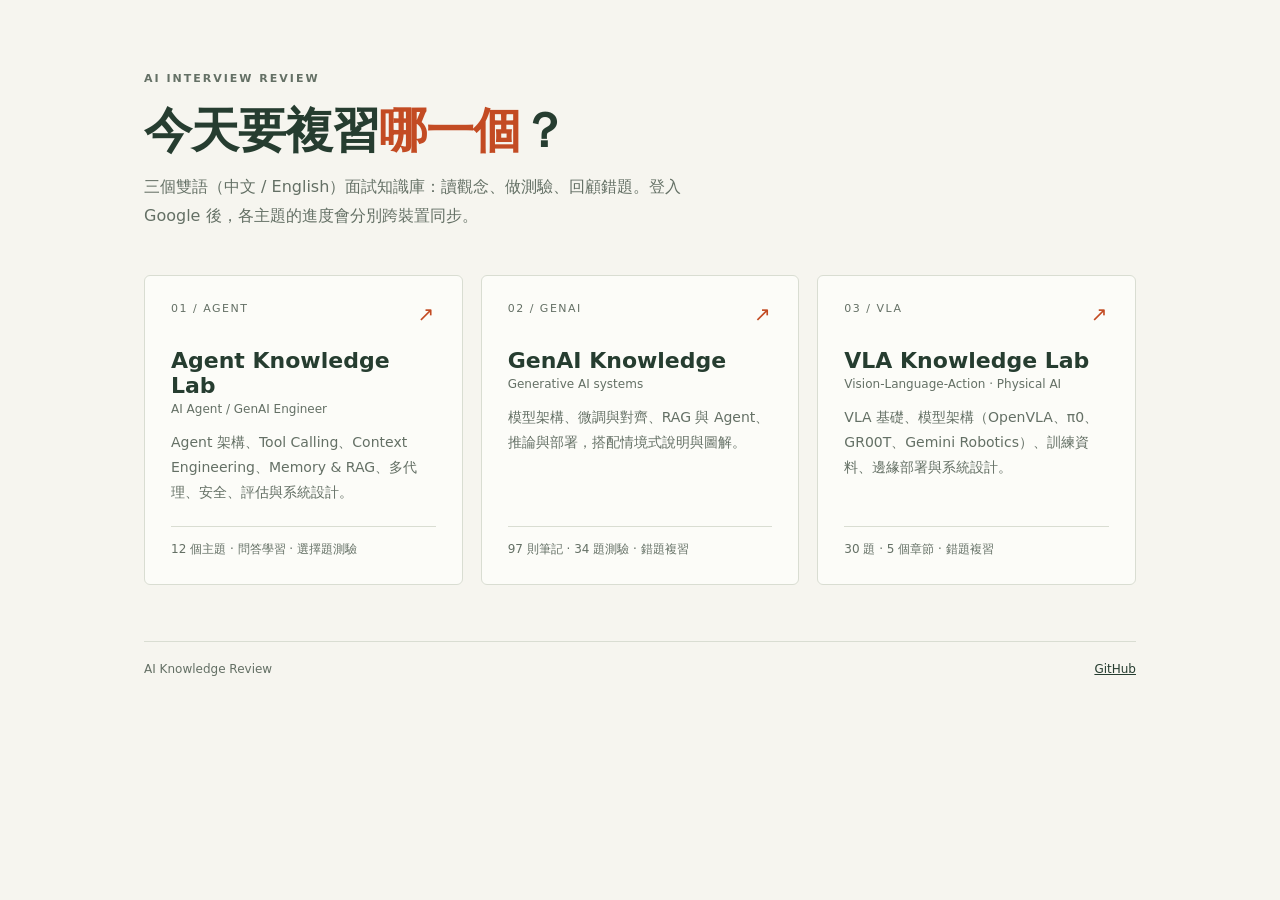
==== index.html @ 3aa67b7a "feat: combine Agent, GenAI, and VLA review sites Landing page picks a topic; each topic keeps its ow" ====
<!doctype html>
<html lang="zh-Hant">
<head>
  <meta charset="utf-8">
  <meta name="viewport" content="width=device-width, initial-scale=1">
  <meta name="theme-color" content="#f6f5ef">
  <meta name="description" content="AI 面試複習：Agent、GenAI、VLA 三個雙語知識庫。">
  <title>AI Knowledge Review</title>
  <link rel="icon" href="agent/assets/favicon.svg" type="image/svg+xml">
  <style>
    :root { --paper: #f6f5ef; --ink: #263d30; --muted: #647065; --line: #d9ddd2; --accent: #c34b23; --white: #fcfcf8; }
    * { box-sizing: border-box; }
    body { margin: 0; background: var(--paper); color: var(--ink); font-family: system-ui, "Noto Sans TC", sans-serif; }
    main { max-width: 1040px; margin: auto; padding: 72px 24px 48px; }
    .eyebrow { font-size: 11px; letter-spacing: 2px; font-weight: 700; color: var(--muted); }
    h1 { font-size: clamp(32px, 5vw, 48px); letter-spacing: -1px; line-height: 1.3; margin: 14px 0 12px; }
    h1 em { font-style: normal; color: var(--accent); }
    .lead { color: var(--muted); line-height: 1.8; max-width: 560px; margin: 0 0 44px; }
    .grid { display: grid; grid-template-columns: repeat(auto-fit, minmax(260px, 1fr)); gap: 18px; }
    .card { display: flex; flex-direction: column; padding: 26px; background: var(--white); border: 1px solid var(--line); border-radius: 6px; text-decoration: none; color: inherit; transition: border-color .18s, transform .18s; }
    .card:hover { border-color: #8b9e84; transform: translateY(-2px); }
    .card:focus-visible { outline: 3px solid var(--accent); outline-offset: 4px; }
    .card .num { display: flex; justify-content: space-between; font-size: 11px; letter-spacing: 1.5px; color: var(--muted); }
    .card .num span:last-child { color: var(--accent); font-size: 20px; }
    .card h2 { font-size: 22px; margin: 22px 0 4px; }
    .card small { color: var(--muted); font-size: 12px; }
    .card p { flex: 1; color: var(--muted); font-size: 14px; line-height: 1.8; margin: 14px 0 20px; }
    .card .meta { border-top: 1px solid var(--line); padding-top: 14px; font-size: 12px; color: var(--muted); }
    footer { margin-top: 56px; padding-top: 20px; border-top: 1px solid var(--line); font-size: 12px; color: var(--muted); display: flex; justify-content: space-between; gap: 16px; flex-wrap: wrap; }
    footer a { color: var(--ink); }
    @media (prefers-reduced-motion: reduce) { .card { transition: none; } .card:hover { transform: none; } }
  </style>
</head>
<body>
<main>
  <div class="eyebrow">AI INTERVIEW REVIEW</div>
  <h1>今天要複習<em>哪一個</em>？</h1>
  <p class="lead">三個雙語（中文 / English）面試知識庫：讀觀念、做測驗、回顧錯題。登入 Google 後，各主題的進度會分別跨裝置同步。</p>
  <div class="grid">
    <a class="card" href="agent/">
      <span class="num"><span>01 / AGENT</span><span aria-hidden="true">↗</span></span>
      <h2>Agent Knowledge Lab</h2>
      <small>AI Agent / GenAI Engineer</small>
      <p>Agent 架構、Tool Calling、Context Engineering、Memory &amp; RAG、多代理、安全、評估與系統設計。</p>
      <span class="meta">12 個主題 · 問答學習 · 選擇題測驗</span>
    </a>
    <a class="card" href="genai/">
      <span class="num"><span>02 / GENAI</span><span aria-hidden="true">↗</span></span>
      <h2>GenAI Knowledge</h2>
      <small>Generative AI systems</small>
      <p>模型架構、微調與對齊、RAG 與 Agent、推論與部署，搭配情境式說明與圖解。</p>
      <span class="meta">97 則筆記 · 34 題測驗 · 錯題複習</span>
    </a>
    <a class="card" href="vla/">
      <span class="num"><span>03 / VLA</span><span aria-hidden="true">↗</span></span>
      <h2>VLA Knowledge Lab</h2>
      <small>Vision-Language-Action · Physical AI</small>
      <p>VLA 基礎、模型架構（OpenVLA、π0、GR00T、Gemini Robotics）、訓練資料、邊緣部署與系統設計。</p>
      <span class="meta">30 題 · 5 個章節 · 錯題複習</span>
    </a>
  </div>
  <footer><span>AI Knowledge Review</span><a href="https://github.com/greamown/ai-knowledge-review">GitHub</a></footer>
</main>
</body>
</html>
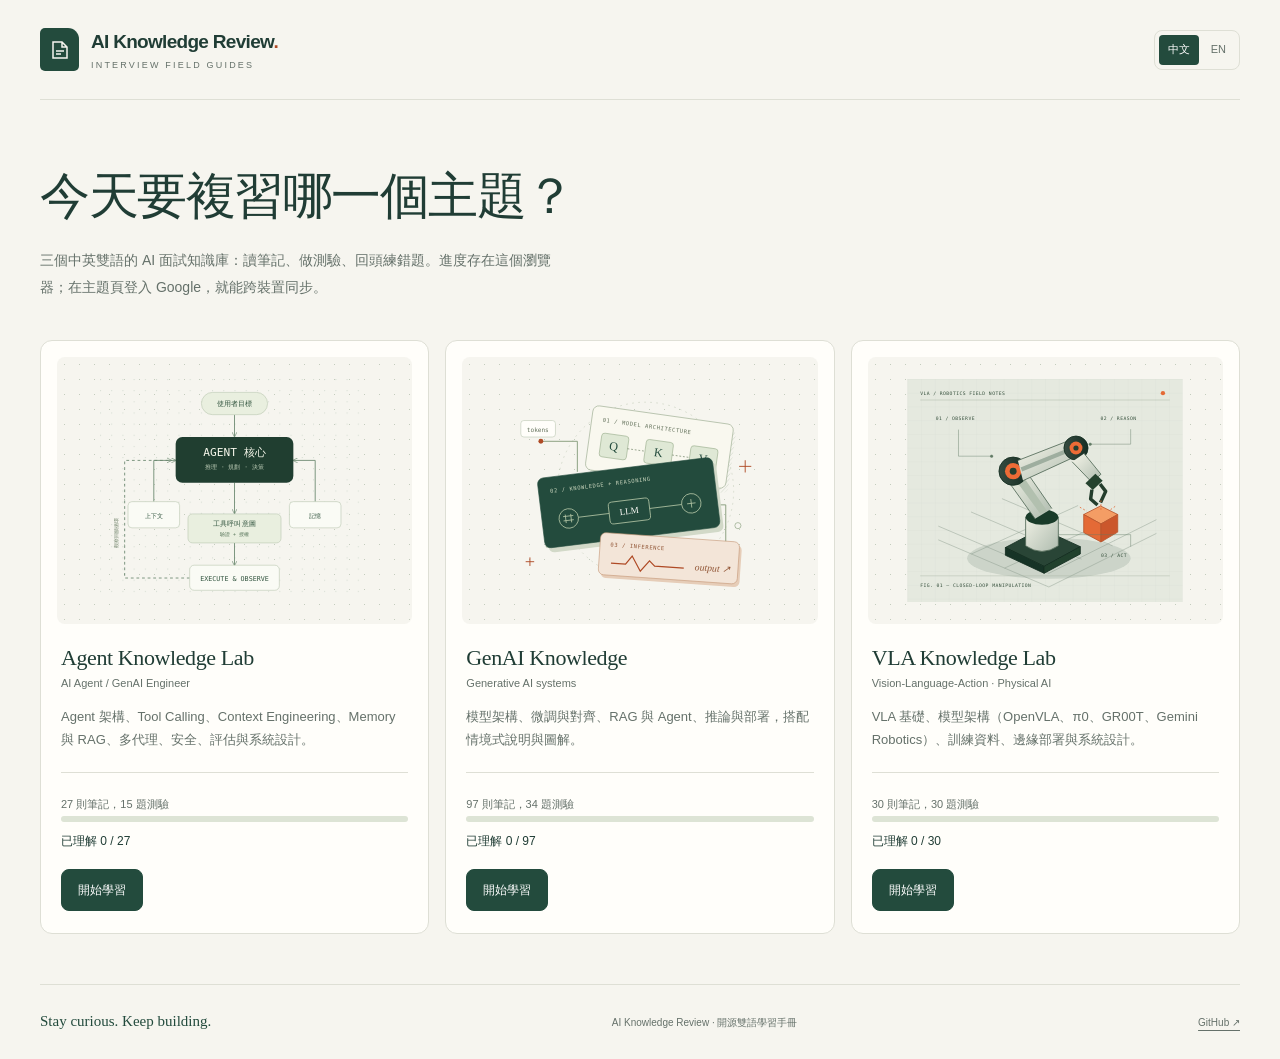
==== commit 537a9ac2: "feat: give all three topics the GenAI study layout Agent and VLA now use the same notes, quiz, and r" ====
--- a/index.html
+++ b/index.html
@@ -1,65 +1,143 @@
 <!doctype html>
 <html lang="zh-Hant">
 <head>
-  <meta charset="utf-8">
-  <meta name="viewport" content="width=device-width, initial-scale=1">
-  <meta name="theme-color" content="#f6f5ef">
-  <meta name="description" content="AI 面試複習：Agent、GenAI、VLA 三個雙語知識庫。">
-  <title>AI Knowledge Review</title>
-  <link rel="icon" href="agent/assets/favicon.svg" type="image/svg+xml">
-  <style>
-    :root { --paper: #f6f5ef; --ink: #263d30; --muted: #647065; --line: #d9ddd2; --accent: #c34b23; --white: #fcfcf8; }
-    * { box-sizing: border-box; }
-    body { margin: 0; background: var(--paper); color: var(--ink); font-family: system-ui, "Noto Sans TC", sans-serif; }
-    main { max-width: 1040px; margin: auto; padding: 72px 24px 48px; }
-    .eyebrow { font-size: 11px; letter-spacing: 2px; font-weight: 700; color: var(--muted); }
-    h1 { font-size: clamp(32px, 5vw, 48px); letter-spacing: -1px; line-height: 1.3; margin: 14px 0 12px; }
-    h1 em { font-style: normal; color: var(--accent); }
-    .lead { color: var(--muted); line-height: 1.8; max-width: 560px; margin: 0 0 44px; }
-    .grid { display: grid; grid-template-columns: repeat(auto-fit, minmax(260px, 1fr)); gap: 18px; }
-    .card { display: flex; flex-direction: column; padding: 26px; background: var(--white); border: 1px solid var(--line); border-radius: 6px; text-decoration: none; color: inherit; transition: border-color .18s, transform .18s; }
-    .card:hover { border-color: #8b9e84; transform: translateY(-2px); }
-    .card:focus-visible { outline: 3px solid var(--accent); outline-offset: 4px; }
-    .card .num { display: flex; justify-content: space-between; font-size: 11px; letter-spacing: 1.5px; color: var(--muted); }
-    .card .num span:last-child { color: var(--accent); font-size: 20px; }
-    .card h2 { font-size: 22px; margin: 22px 0 4px; }
-    .card small { color: var(--muted); font-size: 12px; }
-    .card p { flex: 1; color: var(--muted); font-size: 14px; line-height: 1.8; margin: 14px 0 20px; }
-    .card .meta { border-top: 1px solid var(--line); padding-top: 14px; font-size: 12px; color: var(--muted); }
-    footer { margin-top: 56px; padding-top: 20px; border-top: 1px solid var(--line); font-size: 12px; color: var(--muted); display: flex; justify-content: space-between; gap: 16px; flex-wrap: wrap; }
-    footer a { color: var(--ink); }
-    @media (prefers-reduced-motion: reduce) { .card { transition: none; } .card:hover { transform: none; } }
-  </style>
+<meta charset="utf-8">
+<meta name="viewport" content="width=device-width,initial-scale=1">
+<meta name="theme-color" content="#f6f5ef">
+<meta name="description" content="AI 面試複習：Agent、GenAI、VLA 三個雙語知識庫。Bilingual AI interview field guides for agents, GenAI, and VLA.">
+<title>AI Knowledge Review</title>
+<link rel="icon" href="agent/assets/favicon.svg" type="image/svg+xml">
+<link rel="stylesheet" href="shared/study.css">
+<style>
+  .hub-hero{padding:64px 0 40px;max-width:640px}
+  .hub-hero h1{font-family:Georgia,"Noto Serif TC","Songti TC",serif;font-size:clamp(32px,4vw,50px);font-weight:500;letter-spacing:-1.5px;margin-bottom:18px}
+  .hub-hero p{font-size:14px;color:var(--muted);line-height:1.9;max-width:520px}
+  .shelf{display:grid;grid-template-columns:repeat(3,minmax(0,1fr));gap:16px}
+  .topic{display:flex;flex-direction:column;padding:16px 16px 22px;border:1px solid var(--line);border-radius:12px;background:var(--surface);color:inherit;text-decoration:none;transition:border-color .2s}
+  .topic:hover{border-color:#9fb393}
+  .topic:focus-visible{outline:3px solid var(--orange);outline-offset:3px}
+  .topic.recent{border-color:var(--green);box-shadow:0 3px 0 var(--green)}
+  .topic-art{display:grid;place-items:center;aspect-ratio:4/3;margin-bottom:20px;border-radius:8px;background:var(--paper) radial-gradient(#c3ccbd .7px,transparent .7px) 0 0/15px 15px}
+  .topic-art img{width:84%;height:84%;object-fit:contain}
+  .topic h2{font-family:Georgia,"Noto Serif TC",serif;font-size:22px;font-weight:500;letter-spacing:-.4px;padding:0 4px}
+  .topic small{display:block;color:var(--muted);font-size:11px;margin:2px 0 12px;padding:0 4px}
+  .topic>p{flex:1;font-size:13px;color:var(--muted);line-height:1.8;padding:0 4px}
+  .topic-progress{margin:20px 4px 0;padding-top:16px;border-top:1px solid var(--line)}
+  .topic-status{font-size:12px;margin-top:9px}
+  .topic-count{font-size:11px;color:var(--muted)}
+  .topic .btn{margin:18px 4px 0;align-self:flex-start;pointer-events:none}
+  .recent-tag{align-self:flex-start;margin:0 4px 8px;font-size:11px;font-weight:600;padding:2px 10px;border-radius:20px;background:var(--green);color:white}
+  @media(max-width:900px){.shelf{grid-template-columns:1fr;max-width:520px}}
+  @media(max-width:440px){.hub-hero{padding:36px 0 28px}}
+  @media(prefers-reduced-motion:reduce){.topic{transition:none}}
+</style>
 </head>
 <body>
+<div class="shell">
+<header class="top">
+  <a class="brand" href="./"><span class="brand-symbol"><svg width="24" height="24" viewBox="0 0 24 24" fill="none" stroke="currentColor" stroke-width="1.5" aria-hidden="true"><path d="M5 4h9l5 5v11H5zM14 4v5h5M8 13h8M8 16h5"/></svg></span><span><strong>AI Knowledge Review<span style="color:var(--orange)">.</span></strong><small>INTERVIEW FIELD GUIDES</small></span></a>
+  <div class="language" role="group" aria-label="Language / 語言"><button data-lang="zh" lang="zh-Hant" aria-pressed="true">中文</button><button data-lang="en" lang="en" aria-pressed="false">EN</button></div>
+</header>
 <main>
-  <div class="eyebrow">AI INTERVIEW REVIEW</div>
-  <h1>今天要複習<em>哪一個</em>？</h1>
-  <p class="lead">三個雙語（中文 / English）面試知識庫：讀觀念、做測驗、回顧錯題。登入 Google 後，各主題的進度會分別跨裝置同步。</p>
-  <div class="grid">
-    <a class="card" href="agent/">
-      <span class="num"><span>01 / AGENT</span><span aria-hidden="true">↗</span></span>
-      <h2>Agent Knowledge Lab</h2>
-      <small>AI Agent / GenAI Engineer</small>
-      <p>Agent 架構、Tool Calling、Context Engineering、Memory &amp; RAG、多代理、安全、評估與系統設計。</p>
-      <span class="meta">12 個主題 · 問答學習 · 選擇題測驗</span>
+  <section class="hub-hero">
+    <h1 data-i18n="title">今天要複習哪一個主題？</h1>
+    <p data-i18n="intro">三個中英雙語的 AI 面試知識庫：讀筆記、做測驗、回頭練錯題。進度存在這個瀏覽器；在主題頁登入 Google，就能跨裝置同步。</p>
+  </section>
+  <div class="shelf">
+    <!-- data-notes / data-quiz match each topic's script#seed (checked by tests/study.test.cjs). -->
+    <a class="topic" href="agent/" data-records="agent-learning-records" data-notes="27" data-quiz="15">
+      <span class="topic-art"><img src="agent/art.svg" width="480" height="400" alt=""></span>
+      <h2>Agent Knowledge Lab</h2><small>AI Agent / GenAI Engineer</small>
+      <p data-i18n="agent">Agent 架構、Tool Calling、Context Engineering、Memory 與 RAG、多代理、安全、評估與系統設計。</p>
+      <div class="topic-progress"><span class="topic-count"></span><div class="progress"><div class="bar"></div></div><p class="topic-status"></p></div>
+      <span class="btn primary"></span>
     </a>
-    <a class="card" href="genai/">
-      <span class="num"><span>02 / GENAI</span><span aria-hidden="true">↗</span></span>
-      <h2>GenAI Knowledge</h2>
-      <small>Generative AI systems</small>
-      <p>模型架構、微調與對齊、RAG 與 Agent、推論與部署，搭配情境式說明與圖解。</p>
-      <span class="meta">97 則筆記 · 34 題測驗 · 錯題複習</span>
+    <a class="topic" href="genai/" data-records="genai-learning-v1-records" data-notes="97" data-quiz="34">
+      <span class="topic-art"><img src="genai/art.svg" width="490" height="355" alt=""></span>
+      <h2>GenAI Knowledge</h2><small>Generative AI systems</small>
+      <p data-i18n="genai">模型架構、微調與對齊、RAG 與 Agent、推論與部署，搭配情境式說明與圖解。</p>
+      <div class="topic-progress"><span class="topic-count"></span><div class="progress"><div class="bar"></div></div><p class="topic-status"></p></div>
+      <span class="btn primary"></span>
     </a>
-    <a class="card" href="vla/">
-      <span class="num"><span>03 / VLA</span><span aria-hidden="true">↗</span></span>
-      <h2>VLA Knowledge Lab</h2>
-      <small>Vision-Language-Action · Physical AI</small>
-      <p>VLA 基礎、模型架構（OpenVLA、π0、GR00T、Gemini Robotics）、訓練資料、邊緣部署與系統設計。</p>
-      <span class="meta">30 題 · 5 個章節 · 錯題複習</span>
+    <a class="topic" href="vla/" data-records="vla-knowledge-lab-v1-records" data-notes="30" data-quiz="30">
+      <span class="topic-art"><img src="vla/art.svg" width="640" height="520" alt=""></span>
+      <h2>VLA Knowledge Lab</h2><small>Vision-Language-Action · Physical AI</small>
+      <p data-i18n="vla">VLA 基礎、模型架構（OpenVLA、π0、GR00T、Gemini Robotics）、訓練資料、邊緣部署與系統設計。</p>
+      <div class="topic-progress"><span class="topic-count"></span><div class="progress"><div class="bar"></div></div><p class="topic-status"></p></div>
+      <span class="btn primary"></span>
     </a>
   </div>
-  <footer><span>AI Knowledge Review</span><a href="https://github.com/greamown/ai-knowledge-review">GitHub</a></footer>
 </main>
+<footer class="foot"><span>Stay curious. Keep building.</span><span data-i18n="footer">AI Knowledge Review · 開源雙語學習手冊</span><a href="https://github.com/greamown/ai-knowledge-review" target="_blank" rel="noopener">GitHub ↗</a></footer>
+</div>
+<script src="shared/progress-records.js"></script>
+<script>
+"use strict";
+const COPY = {
+  zh: {
+    title: "今天要複習哪一個主題？",
+    intro: "三個中英雙語的 AI 面試知識庫：讀筆記、做測驗、回頭練錯題。進度存在這個瀏覽器；在主題頁登入 Google，就能跨裝置同步。",
+    agent: "Agent 架構、Tool Calling、Context Engineering、Memory 與 RAG、多代理、安全、評估與系統設計。",
+    genai: "模型架構、微調與對齊、RAG 與 Agent、推論與部署，搭配情境式說明與圖解。",
+    vla: "VLA 基礎、模型架構（OpenVLA、π0、GR00T、Gemini Robotics）、訓練資料、邊緣部署與系統設計。",
+    footer: "AI Knowledge Review · 開源雙語學習手冊",
+    count: (n, q) => `${n} 則筆記，${q} 題測驗`,
+    status: (r, n, w) => `已理解 ${r} / ${n}` + (w ? `，${w} 題待複習` : ""),
+    start: "開始學習", resume: "繼續學習", recent: "上次學到這裡"
+  },
+  en: {
+    title: "Which topic will you review today?",
+    intro: "Three bilingual AI interview field guides. Read the notes, take a quiz, and practice what you missed. Progress stays in this browser; sign in with Google on any topic page to sync across devices.",
+    agent: "Agent architecture, tool calling, context engineering, memory and RAG, multi-agent systems, security, evaluation, and system design.",
+    genai: "Model architecture, fine-tuning and alignment, RAG and agents, inference and deployment, explained through scenarios and diagrams.",
+    vla: "VLA foundations, model architectures (OpenVLA, π0, GR00T, Gemini Robotics), training data, edge deployment, and system design.",
+    footer: "AI Knowledge Review · An open-source bilingual field guide",
+    count: (n, q) => `${n} notes, ${q} quiz questions`,
+    status: (r, n, w) => `${r} of ${n} understood` + (w ? `, ${w} to review` : ""),
+    start: "Start learning", resume: "Continue learning", recent: "Where you left off"
+  }
+};
+const LANG_KEY = "ai-knowledge-review-lang";
+let lang = "zh";
+try { if (localStorage.getItem(LANG_KEY) === "en") lang = "en"; } catch {}
+// Reads the same per-item records the topic pages save: notes count when read (Agent's older records say state "understood").
+// ponytail: a topic last used before records existed shows 0 here until it is opened and saved once.
+function progress(key) {
+  let records = {};
+  try { records = ProgressRecords.clean(JSON.parse(localStorage.getItem(key))); } catch {}
+  const live = Object.entries(ProgressRecords.live(records));
+  return {
+    read: live.filter(([k, r]) => !k.startsWith("quiz:") && (r.read === true || r.state === "understood")).length,
+    wrong: live.filter(([k, r]) => k.startsWith("quiz:") && r.wrong).length,
+    latest: ProgressRecords.latest(records)
+  };
+}
+function render() {
+  const t = COPY[lang];
+  document.documentElement.lang = lang === "en" ? "en" : "zh-Hant";
+  document.querySelectorAll("[data-i18n]").forEach(node => node.textContent = t[node.dataset.i18n]);
+  document.querySelectorAll("[data-lang]").forEach(b => b.setAttribute("aria-pressed", String(b.dataset.lang === lang)));
+  const cards = [...document.querySelectorAll(".topic")].map(card => ({card, ...progress(card.dataset.records)}));
+  const recent = cards.reduce((best, c) => c.latest > (best?.latest || 0) ? c : best, null);
+  for (const {card, read, wrong, latest} of cards) {
+    const notes = Number(card.dataset.notes);
+    card.querySelector(".topic-count").textContent = t.count(notes, card.dataset.quiz);
+    card.querySelector(".bar").style.width = Math.min(read / notes, 1) * 100 + "%";
+    card.querySelector(".topic-status").textContent = t.status(Math.min(read, notes), notes, wrong);
+    card.querySelector(".btn").textContent = latest ? t.resume : t.start;
+    card.classList.toggle("recent", card === recent?.card);
+    card.querySelector(".recent-tag")?.remove();
+    if (card === recent?.card) { const tag = document.createElement("span"); tag.className = "recent-tag"; tag.textContent = t.recent; card.querySelector("h2").before(tag); }
+  }
+}
+document.querySelectorAll("[data-lang]").forEach(b => b.addEventListener("click", () => {
+  lang = b.dataset.lang;
+  try { localStorage.setItem(LANG_KEY, lang); } catch {}
+  render();
+}));
+// Returning from a topic with the back button can restore this page from cache; refresh its progress.
+addEventListener("pageshow", render);
+render();
+</script>
 </body>
 </html>
--- a/shared/study.css
+++ b/shared/study.css
@@ -0,0 +1,9 @@
+:root{--paper:#f6f5ef;--surface:#fffefa;--ink:#203d35;--muted:#65716a;--line:#dedfd5;--green:#234b3d;--mint:#e4ecdf;--orange:#af4a25;--peach:#f3e5d8;--blue:#e3eaf0;--radius:16px;color:var(--ink);background:var(--paper);font-family:"Avenir Next","Noto Sans TC","Microsoft JhengHei",sans-serif;font-synthesis:none}
+*{box-sizing:border-box}body{margin:0;line-height:1.7}button,input,select{font:inherit}button,a,input,select{-webkit-tap-highlight-color:transparent}button{cursor:pointer}button:disabled{cursor:default}button:focus-visible,a:focus-visible,input:focus-visible,select:focus-visible,summary:focus-visible{outline:3px solid var(--orange);outline-offset:4px}a{color:inherit;text-underline-offset:4px}button{color:inherit}h1,h2,h3,p{margin:0}h1,h2,h3{line-height:1.3}svg{display:block}.hide,[hidden]{display:none!important}.shell{max-width:1280px;margin:auto;padding:0 40px}.top{display:flex;justify-content:space-between;align-items:center;gap:24px;min-height:100px;border-bottom:1px solid var(--line)}.brand{display:flex;align-items:center;gap:12px;text-decoration:none}.brand-symbol{display:grid;place-items:center;background:var(--green);color:var(--paper);width:39px;height:43px;border-radius:5px 11px 5px 5px}.brand strong{display:block;font-size:19px;letter-spacing:-.7px}.brand small{display:block;font-size:9px;letter-spacing:2.2px;color:var(--muted)}.top-right,.tabs,.row{display:flex;align-items:center;gap:12px}.top-right{gap:26px}.tabs{gap:24px}.tab{padding:13px 0;background:none;border:0;color:var(--muted);font-size:13px;position:relative}.tab[aria-current="page"]{color:var(--ink);font-weight:700}.tab[aria-current="page"]:after{content:"";position:absolute;bottom:3px;left:0;right:0;height:2px;background:var(--orange)}.language{display:flex;gap:3px;padding:4px;border:1px solid var(--line);border-radius:8px}.language button{font-size:11px;min-height:30px;padding:3px 9px;border:0;border-radius:4px;background:none;color:var(--muted)}.language button[aria-pressed="true"]{background:var(--green);color:white}.eyebrow{font-size:10px;letter-spacing:2.2px;font-weight:700;text-transform:uppercase}.eyebrow.accent{color:var(--orange)}.hero{display:grid;grid-template-columns:1.15fr 1fr;gap:30px;align-items:center;padding:58px 0 42px}.hero h1{font-size:clamp(35px,4.4vw,58px);font-weight:500;letter-spacing:-2px;margin:18px 0 20px;font-family:Georgia,"Noto Serif TC","Songti TC",serif;max-width:650px}.hero h1 em{color:var(--orange);font-weight:400;font-style:normal}.hero p{max-width:460px;font-size:14px;color:var(--muted);line-height:1.9}.hero-actions{display:flex;gap:20px;align-items:center;margin-top:28px}.btn{display:inline-flex;gap:9px;align-items:center;justify-content:center;min-height:42px;border:1px solid var(--line);background:var(--surface);border-radius:8px;padding:9px 16px;font-size:12px;font-weight:600;text-decoration:none;transition:background .2s,transform .2s}.btn:hover{background:var(--mint);transform:translateY(-1px)}.btn.primary{background:var(--green);border-color:var(--green);color:white}.btn.primary:hover{background:#32614e}.btn.text{background:transparent;border-color:transparent;padding-left:0;color:var(--muted)}.icon{width:20px;height:20px;flex-shrink:0}.hero-art{position:relative;max-width:510px;width:100%;justify-self:end;background-image:radial-gradient(#acb8a7 0.7px,transparent .7px);background-size:15px 15px;border-radius:50%;padding:7px}.hero-art img{display:block;width:100%;height:auto}.art-caption{text-align:center;font-family:Georgia,serif;font-style:italic;font-size:12px;color:var(--muted);margin-top:-5px}.stats{display:grid;grid-template-columns:1.2fr 1fr 1fr;background:var(--surface);border:1px solid var(--line);border-radius:12px;padding:22px 0;margin-bottom:42px}.stat{padding:0 28px;border-right:1px solid var(--line);display:flex;gap:17px;align-items:center}.stat:last-child{border:0}.stat-icon{width:39px;height:39px;display:grid;place-items:center;color:var(--green);background:var(--mint);border-radius:50%}.stat b{font-family:Georgia,serif;font-size:27px;font-weight:400;line-height:1.2}.stat span{display:block;color:var(--muted);font-size:11px;margin-top:3px}.stat .progress{width:100%;margin-top:7px;height:3px}.stat-copy{flex:1}.section-head{display:flex;align-items:end;justify-content:space-between;gap:20px;margin-bottom:20px}.section-head h2{font-family:Georgia,"Noto Serif TC",serif;font-size:25px;letter-spacing:-.5px;font-weight:500}.section-head p{font-size:12px;color:var(--muted);margin-top:5px}.section-note{font-size:10px;color:var(--muted);letter-spacing:1px}.paths{display:grid;grid-template-columns:repeat(4,minmax(0,1fr));gap:13px;margin-bottom:42px}.path{padding:20px;text-align:left;border:1px solid var(--line);border-radius:12px;background:transparent;position:relative;transition:transform .2s,background .2s}.path:hover{transform:translateY(-3px);background:var(--surface)}.path.active{border-color:var(--green);background:var(--surface);box-shadow:0 3px 0 var(--green)}.path-top{display:flex;align-items:center;justify-content:space-between;margin-bottom:22px}.path-icon{display:grid;place-items:center;width:36px;height:36px;border-radius:9px;background:var(--mint)}.path:nth-child(2) .path-icon{background:var(--peach);color:var(--orange)}.path:nth-child(3) .path-icon{background:var(--blue);color:#385b73}.path:nth-child(4) .path-icon{background:#ece8dc;color:#725f32}.path-num{font-family:Georgia,serif;color:var(--muted);font-size:12px}.path h3{font-size:15px;margin-bottom:8px}.path p{font-size:11px;color:var(--muted);min-height:38px;line-height:1.7}.path-bottom{display:flex;justify-content:space-between;font-size:10px;color:var(--muted);margin-top:18px;padding-top:13px;border-top:1px solid var(--line)}.layout{display:grid;grid-template-columns:215px minmax(0,1fr);gap:35px;border-top:1px solid var(--line);padding-top:32px;scroll-margin-top:20px}.layout>aside,.layout>main{min-width:0}.sidebar{position:sticky;top:24px;align-self:start}.sidebar .eyebrow{color:var(--muted);margin-bottom:15px}.filter{display:flex;align-items:center;gap:10px;width:100%;padding:12px 10px;text-align:left;border:0;border-radius:7px;background:none;color:var(--muted);font-size:12px;margin-bottom:3px}.filter .icon{width:17px;height:17px}.filter.active{background:var(--mint);color:var(--green);font-weight:700}.filter .count{margin-left:auto;font-size:10px}.study-tip{margin-top:28px;padding:20px 15px;background:#edeedf;border-radius:10px}.study-tip .icon{color:var(--orange);margin-bottom:12px}.study-tip h3{font-size:12px;margin-bottom:8px}.study-tip p{font-size:11px;line-height:1.9;color:var(--muted)}.sidebar-note{margin:18px 10px;color:var(--muted);font-size:10px}.main-title{display:flex;align-items:center;gap:12px}.main-title h2{font-size:24px;font-family:Georgia,"Noto Serif TC",serif;font-weight:500}.pill{border:1px solid var(--line);border-radius:20px;padding:3px 10px;font-size:10px;white-space:nowrap;color:var(--muted)}.tools{display:flex;gap:10px;margin:20px 0}.search-wrap{position:relative;flex:1;min-width:0}.search-wrap>.icon{position:absolute;left:14px;top:13px;width:17px;color:var(--muted)}input,select{background:var(--surface);color:var(--ink);border:1px solid var(--line);border-radius:8px;padding:11px 13px;font-size:12px;min-width:0;min-height:44px}input{width:100%;padding-left:41px}input::placeholder{color:#7a8178}select{max-width:100%}.visual-guide{background:#eaf0e6;border:1px solid #d9e3d3;border-radius:12px;padding:22px;margin-bottom:20px;overflow:hidden}.guide-top{display:flex;align-items:start;justify-content:space-between;gap:15px}.guide-top h3{font-size:16px;font-weight:600;margin:5px 0 8px}.guide-top p{font-size:12px;color:#50634f;max-width:570px}.guide-tag{font-size:9px;letter-spacing:1.2px;white-space:nowrap;color:#50634f}.flow{display:flex;align-items:stretch;gap:20px;margin:22px 0 14px;list-style:none;padding:0}.flow li{flex:1;min-width:0;position:relative;background:var(--surface);border:1px solid #cbd8c4;border-radius:8px;padding:12px;text-align:center;font-size:12px;font-weight:600}.flow li:not(:last-child):after{content:"→";position:absolute;right:-17px;top:50%;transform:translateY(-50%);color:#687e5e}.flow .icon{margin:0 auto 8px;color:var(--green)}.flow small{display:block;color:var(--muted);font-weight:400;font-size:10px;margin-top:4px}.lora-flow{display:grid;grid-template-columns:1fr 1.3fr 1fr;grid-template-rows:auto auto;gap:12px 20px;align-items:center}.lora-flow li:first-child{grid-column:1;grid-row:1 / 3}.lora-flow li:nth-child(2){grid-column:2;grid-row:1}.lora-flow li:nth-child(3){grid-column:2;grid-row:2}.lora-flow li:last-child{grid-column:3;grid-row:1 / 3}.lora-flow li:first-child:after{content:"↗ ↘"}.lora-flow li:nth-child(3):after{display:block}.guide-foot{font-size:10px;color:#52664d;display:flex;gap:8px;align-items:center}.guide-foot .icon{width:15px;height:15px}.stack{display:grid;gap:10px}.qa{border:1px solid var(--line);border-radius:11px;background:var(--surface);overflow:hidden;transition:border-color .2s}.qa:hover{border-color:#b2bfb0}.qa.is-read{border-left:3px solid #739465}.question-summary{width:100%;border:0;background:transparent;text-align:left;color:inherit;display:grid;grid-template-columns:40px minmax(0,1fr) auto;align-items:center;gap:13px;padding:19px 20px}.question-number{font-family:Georgia,serif;font-size:17px;color:var(--muted);align-self:start}.question-title{display:block;font-size:15px;font-weight:600;overflow-wrap:anywhere}.question-copy .meta{display:block;font-weight:400}.meta{font-size:9px;color:var(--muted);letter-spacing:.5px;margin-top:5px}.question-actions{display:flex;gap:8px;align-items:center}.reveal{display:grid;place-items:center;flex-shrink:0;width:34px;height:34px;border:1px solid var(--line);border-radius:50%;font-size:22px;font-weight:400;color:var(--green)}.question-summary:hover{background:var(--mint)}.question-summary[aria-expanded="true"] .reveal{background:var(--green);border-color:var(--green);color:white}.answer{border-top:1px solid var(--line);padding:20px 22px 20px 73px;background:#f9faf4}.answer-label{font-size:9px;letter-spacing:1.4px;color:var(--orange);font-weight:700;margin-bottom:10px}.answer p{font-size:13px;line-height:1.95;white-space:pre-line;overflow-wrap:anywhere}.answer-footer{display:flex;gap:12px;justify-content:space-between;align-items:center;flex-wrap:wrap;margin-top:17px}.answer-footer>span{font-size:10px;color:var(--muted)}.mark{min-height:34px;font-size:10px;padding:6px 11px}.mini-flow{display:flex;align-items:center;gap:8px;flex-wrap:wrap;margin:16px 0;font-family:Georgia,serif;font-size:12px}.mini-flow span{padding:6px 10px;background:var(--mint);border:1px solid #d5dfcf;border-radius:5px}.pagination{display:flex;align-items:center;justify-content:space-between;gap:12px;margin:22px 0}.pagination span{color:var(--muted);font-size:11px}.progress{height:6px;border-radius:20px;background:#dde4d5;overflow:hidden}.bar{height:100%;background:#739465;transition:width .3s}.panel{padding:28px;border:1px solid var(--line);border-radius:12px;background:var(--surface)}.panel h2{font-family:Georgia,"Noto Serif TC",serif;font-size:25px;font-weight:500}.panel>p{white-space:pre-line;font-size:13px;color:var(--muted);margin:12px 0 20px}.row{justify-content:space-between;flex-wrap:wrap}.quiz-card{margin-top:20px}.quiz-card h3{font-size:22px;margin:25px 0 20px}.quiz-card>.meta{margin-bottom:12px}.quiz-option{display:flex;align-items:center;gap:13px;text-align:left;width:100%;padding:14px;margin:10px 0;border:1px solid var(--line);border-radius:8px;background:var(--surface);font-size:13px}.option-letter{display:grid;place-items:center;width:29px;height:29px;flex-shrink:0;border:1px solid var(--line);border-radius:6px;font-size:11px}.quiz-option:hover:not(:disabled){background:var(--mint);border-color:#8eaa83}.quiz-option.correct{background:#e4efdf;border-color:#739465}.quiz-option.wrong{background:#f6e4dc;border-color:#ba6846}.quiz-option:disabled{color:var(--ink);opacity:1}.feedback{margin-top:20px;padding:20px;background:var(--paper);border-radius:9px}.feedback p{white-space:pre-line;font-size:13px;margin:8px 0 16px}.feedback strong{font-size:14px}.empty{text-align:center;padding:45px 20px;border:1px dashed #c0c9b9;border-radius:12px}.empty .icon{margin:0 auto 14px;width:32px;height:32px;color:#739465}.empty h3{font-size:17px;margin-bottom:10px}.empty p{font-size:12px;color:var(--muted);margin-bottom:16px}.score{font-family:Georgia,serif;font-size:65px;font-weight:400;color:var(--green)}.foot{display:flex;align-items:center;justify-content:space-between;gap:15px;border-top:1px solid var(--line);margin:50px 0 0;padding:24px 0;color:var(--muted);font-size:10px}.foot span:first-child{font-family:Georgia,serif;font-size:15px;color:var(--green)}.skip{position:absolute;left:20px;top:-100px;background:var(--green);color:white;padding:8px 15px;z-index:10}.skip:focus{top:10px}.storage-note{margin-top:18px;padding:10px;background:var(--peach);font-size:12px;border-radius:8px}.hero-copy,.hero-art{animation:arrive .6s ease-out both}.hero-art{animation-delay:.12s}@keyframes arrive{from{opacity:0;transform:translateY(10px)}to{opacity:1;transform:translateY(0)}}
+.progress-link{font-size:11px;text-decoration:none;white-space:nowrap}.progress-tools{margin-top:42px;padding:26px;border:1px solid var(--line);border-radius:12px;background:var(--surface)}.progress-tools h2{font-family:Georgia,"Noto Serif TC",serif;font-size:22px;font-weight:500}.progress-tools>p,.sync-meta{font-size:12px;color:var(--muted);margin-top:8px}.progress-actions{display:flex;gap:10px;align-items:center;flex-wrap:wrap;margin-top:18px}.cloud-backup{margin-top:22px;padding-top:22px;border-top:1px solid var(--line)}.cloud-backup h3{font-size:14px}.sync-meta{display:flex;gap:18px;flex-wrap:wrap}.sync-status{font-size:12px;min-height:21px}.cloud-backup button:disabled{opacity:.55}
+@media(min-width:1500px){.shell{max-width:1360px}.hero{padding-top:70px;padding-bottom:50px}}
+@media(max-width:1000px){.shell{padding:0 25px}.top-right{gap:18px}.tabs{gap:15px}.hero{gap:10px}.hero h1{font-size:42px}.layout{grid-template-columns:185px minmax(0,1fr);gap:23px}.path{padding:16px}.question-summary{gap:8px;padding:16px}.answer{padding-left:63px}.reveal{font-size:22px}.stat{padding:0 20px}}
+@media(max-width:760px){.shell{padding:0 20px}.top{min-height:115px;flex-wrap:wrap;gap:6px;padding:16px 0}.brand strong{font-size:17px}.brand small{font-size:8px}.brand-symbol{width:31px;height:36px}.top-right{display:contents}.tabs{order:3;width:100%;gap:25px}.language{margin-left:auto}.hero{padding:30px 0;grid-template-columns:1fr 0.7fr;gap:0}.hero h1{font-size:34px;letter-spacing:-1px}.hero p{font-size:12px}.hero-actions{gap:7px;margin-top:20px;flex-wrap:wrap}.hero-art{padding:0;align-self:center}.art-caption{font-size:9px}.hero .eyebrow{font-size:8px;letter-spacing:1px}.stats{padding:17px 0;margin-bottom:30px;grid-template-columns:1fr 1fr 1fr}.stat{padding:0 12px;gap:7px}.stat-icon{display:none}.stat b{font-size:24px}.stat span{font-size:9px}.section-head h2{font-size:22px}.section-note{display:none}.paths{grid-template-columns:repeat(2,minmax(0,1fr));gap:10px;margin-bottom:28px}.path-top{margin-bottom:12px}.path p{min-height:0}.path-bottom{margin-top:12px}.layout{grid-template-columns:minmax(0,1fr);gap:20px;padding-top:20px}.sidebar{position:static}.sidebar>.eyebrow,.study-tip,.sidebar-note{display:none}#filters{display:flex;gap:6px;overflow-x:auto;padding-bottom:8px}.filter{width:auto;flex-shrink:0;padding:9px 11px;margin:0;font-size:11px}.filter .icon,.filter .count{display:none}.main-title h2{font-size:23px}.visual-guide{padding:18px}.guide-top h3{font-size:15px}.guide-tag{display:none}.flow{gap:16px}.flow li{font-size:11px;padding:10px 5px}.flow li:not(:last-child):after{right:-14px}.flow small{font-size:9px}.question-summary{grid-template-columns:29px minmax(0,1fr) auto;padding:15px 12px;gap:7px}.question-title{font-size:13px}.meta{font-size:8px}.question-number{font-size:15px}.question-actions .read-check{display:none}.reveal{width:32px;height:32px;font-size:22px}.answer{padding:18px}.panel{padding:20px}.foot{flex-wrap:wrap;margin-top:32px;gap:8px}.foot span:first-child{width:100%}}
+@media(max-width:440px){.hero{grid-template-columns:1fr}.hero-art{width:78%;justify-self:center;margin:12px 0 -3px}.hero h1{font-size:38px;max-width:350px}.hero p{max-width:340px}.hero-actions{gap:18px}.hero{padding-bottom:22px}.stat b{font-size:22px}.stat{padding:0 10px}.flow{flex-wrap:wrap;gap:12px}.flow li{flex:1 1 40%}.flow li:after{display:none}.flow li:before{content:counter(list-item,decimal-leading-zero);display:block;font-size:9px;color:var(--muted);margin-bottom:5px}.flow .icon{display:none}.tools{gap:7px}.tools select{padding:10px 7px;font-size:11px}.question-summary{grid-template-columns:25px minmax(0,1fr) auto}.pagination .btn{padding:8px 11px}.pill{font-size:9px}}
+@media(prefers-reduced-motion:reduce){*,*:before,*:after{animation:none!important;transition:none!important;scroll-behavior:auto!important}}
+.mini-flow small{flex-basis:100%;color:var(--muted);font-family:inherit;font-size:11px;letter-spacing:.5px}
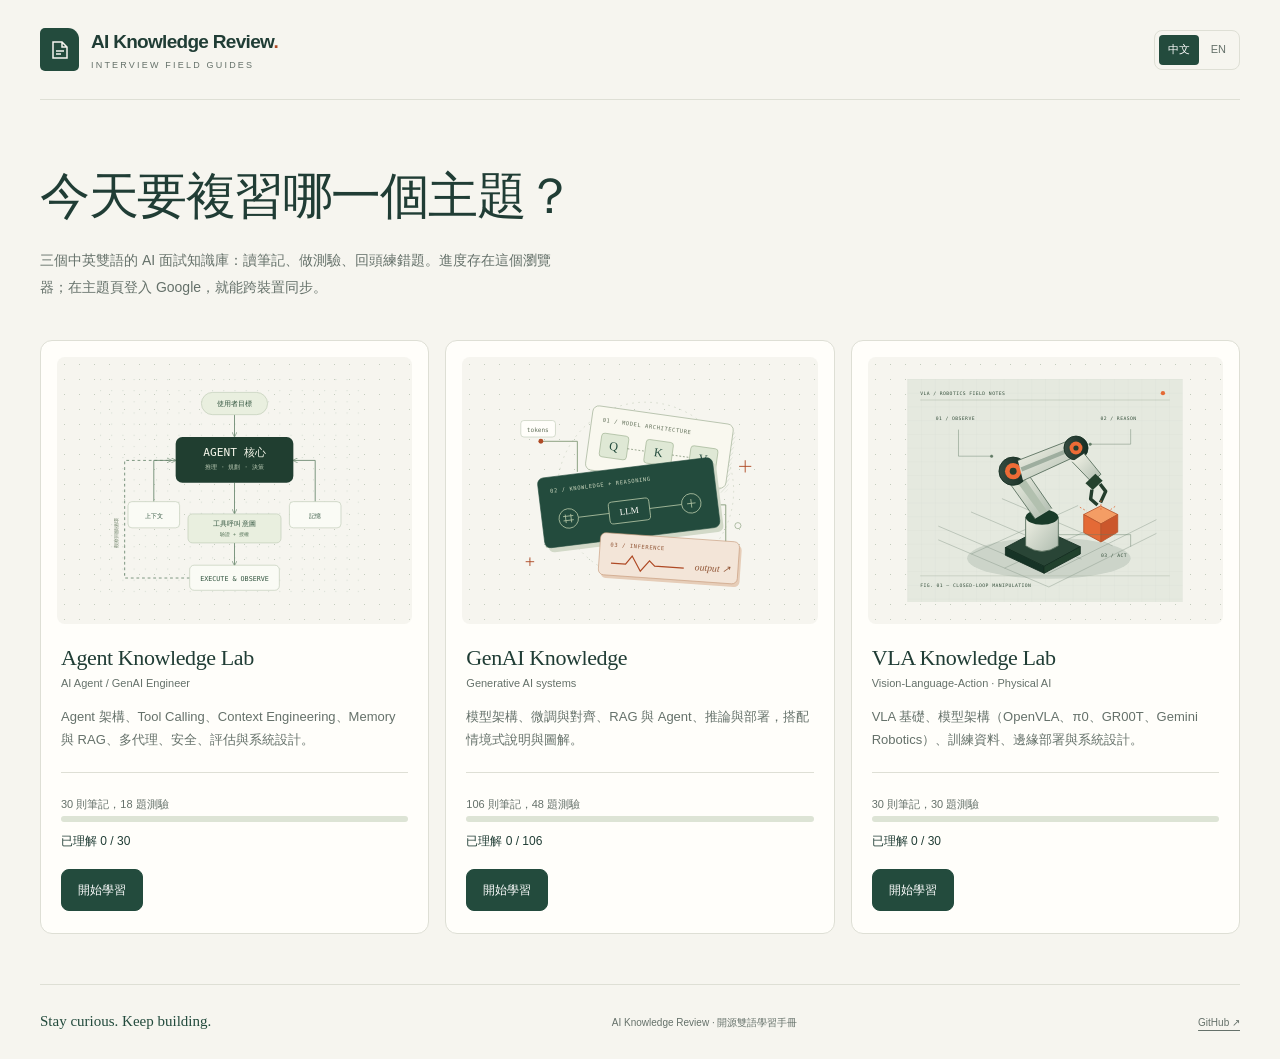
==== commit aa01a8d3: "feat: add AMD/Qualcomm interview questions Q09–Q20 GenAI gets notes 98–106 (Q09–Q17: SGLang concurre" ====
--- a/index.html
+++ b/index.html
@@ -45,14 +45,14 @@
   </section>
   <div class="shelf">
     <!-- data-notes / data-quiz match each topic's script#seed (checked by tests/study.test.cjs). -->
-    <a class="topic" href="agent/" data-records="agent-learning-records" data-notes="27" data-quiz="15">
+    <a class="topic" href="agent/" data-records="agent-learning-records" data-notes="30" data-quiz="18">
       <span class="topic-art"><img src="agent/art.svg" width="480" height="400" alt=""></span>
       <h2>Agent Knowledge Lab</h2><small>AI Agent / GenAI Engineer</small>
       <p data-i18n="agent">Agent 架構、Tool Calling、Context Engineering、Memory 與 RAG、多代理、安全、評估與系統設計。</p>
       <div class="topic-progress"><span class="topic-count"></span><div class="progress"><div class="bar"></div></div><p class="topic-status"></p></div>
       <span class="btn primary"></span>
     </a>
-    <a class="topic" href="genai/" data-records="genai-learning-v1-records" data-notes="97" data-quiz="34">
+    <a class="topic" href="genai/" data-records="genai-learning-v1-records" data-notes="106" data-quiz="48">
       <span class="topic-art"><img src="genai/art.svg" width="490" height="355" alt=""></span>
       <h2>GenAI Knowledge</h2><small>Generative AI systems</small>
       <p data-i18n="genai">模型架構、微調與對齊、RAG 與 Agent、推論與部署，搭配情境式說明與圖解。</p>
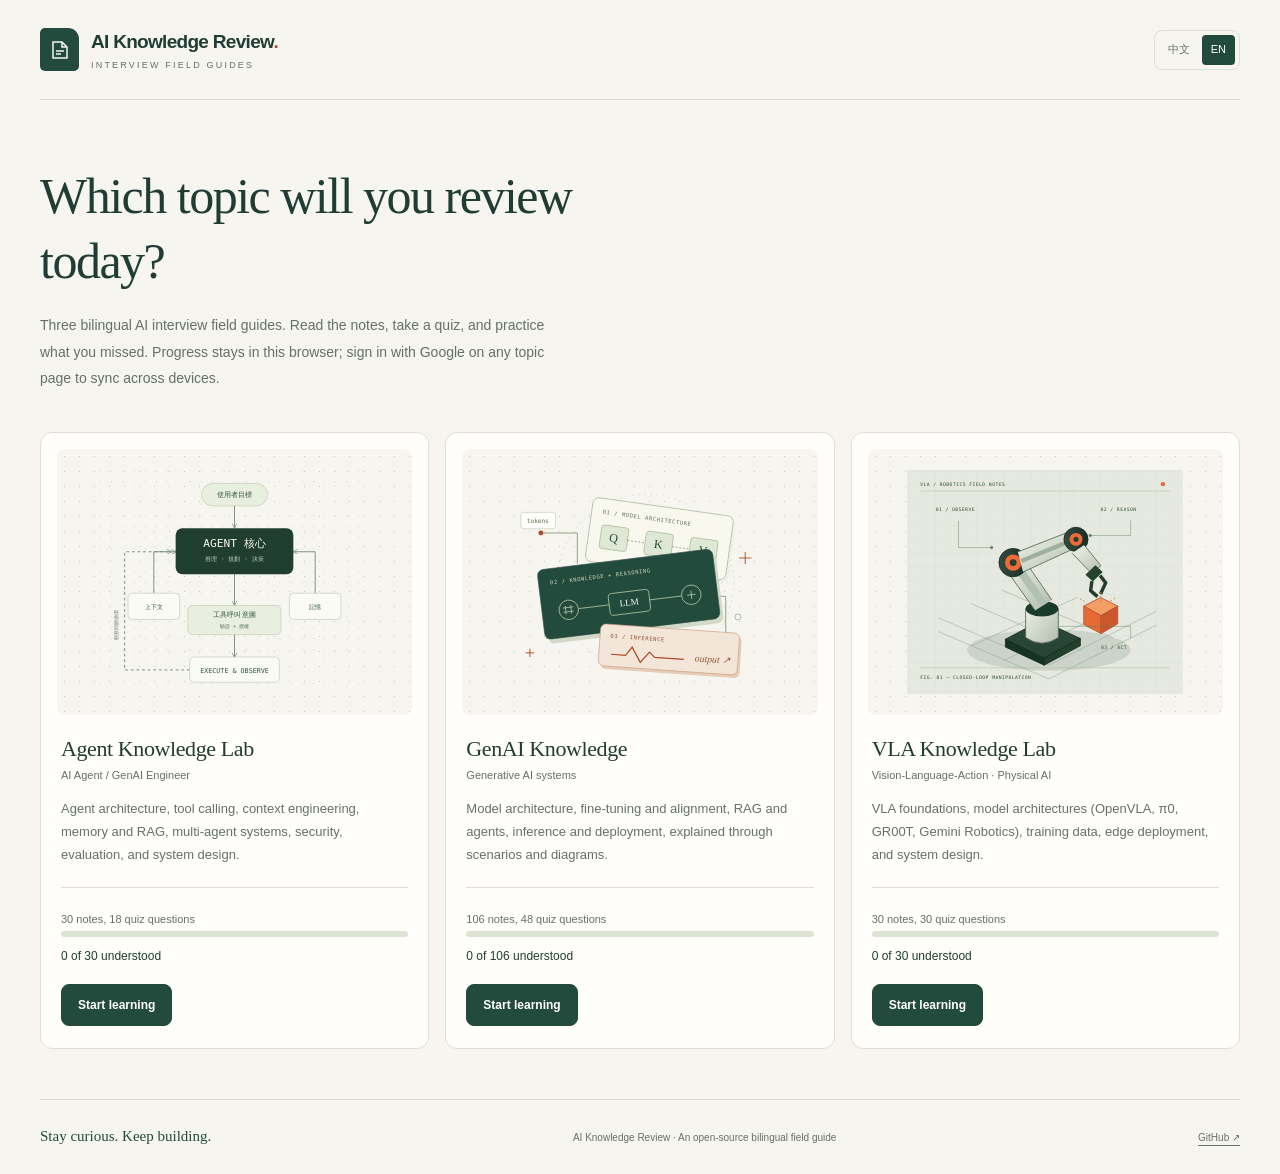
==== commit f822ad95: "feat: open the sites in English by default The landing page and all three topic pages now start in E" ====
--- a/index.html
+++ b/index.html
@@ -98,8 +98,8 @@
   }
 };
 const LANG_KEY = "ai-knowledge-review-lang";
-let lang = "zh";
-try { if (localStorage.getItem(LANG_KEY) === "en") lang = "en"; } catch {}
+let lang = "en";
+try { if (localStorage.getItem(LANG_KEY) === "zh") lang = "zh"; } catch {}
 // Reads the same per-item records the topic pages save: notes count when read (Agent's older records say state "understood").
 // ponytail: a topic last used before records existed shows 0 here until it is opened and saved once.
 function progress(key) {
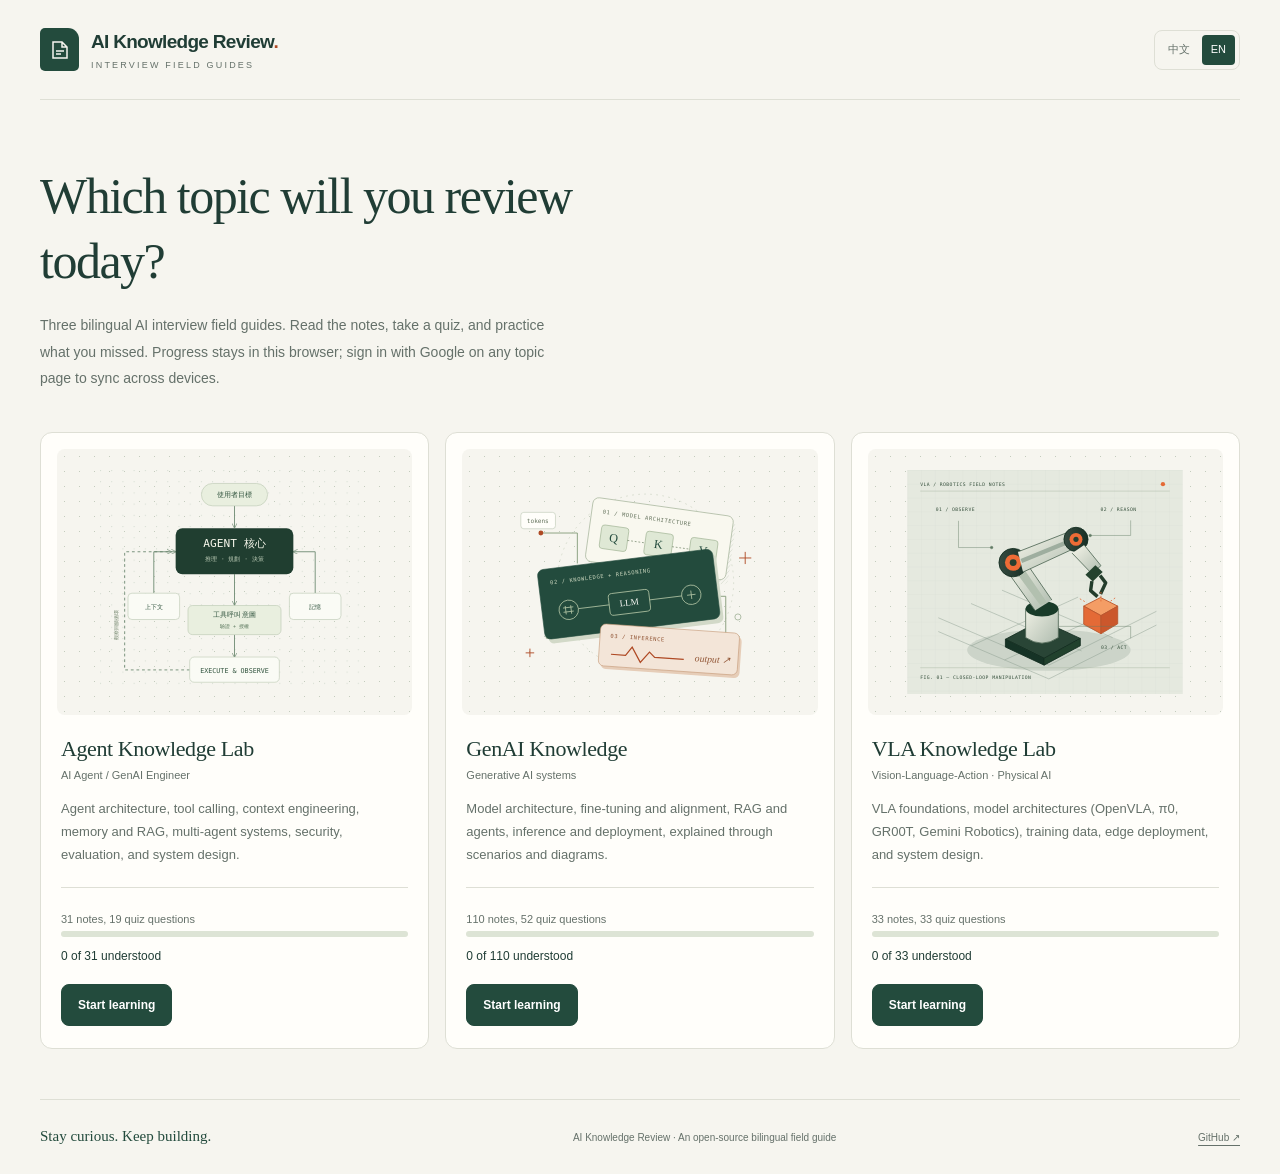
==== commit 3b344abb: "feat: add AMD/Qualcomm interview questions Q21–Q28 VLA gets notes 30–32 (Q21 metric monocular depth," ====
--- a/index.html
+++ b/index.html
@@ -45,21 +45,21 @@
   </section>
   <div class="shelf">
     <!-- data-notes / data-quiz match each topic's script#seed (checked by tests/study.test.cjs). -->
-    <a class="topic" href="agent/" data-records="agent-learning-records" data-notes="30" data-quiz="18">
+    <a class="topic" href="agent/" data-records="agent-learning-records" data-notes="31" data-quiz="19">
       <span class="topic-art"><img src="agent/art.svg" width="480" height="400" alt=""></span>
       <h2>Agent Knowledge Lab</h2><small>AI Agent / GenAI Engineer</small>
       <p data-i18n="agent">Agent 架構、Tool Calling、Context Engineering、Memory 與 RAG、多代理、安全、評估與系統設計。</p>
       <div class="topic-progress"><span class="topic-count"></span><div class="progress"><div class="bar"></div></div><p class="topic-status"></p></div>
       <span class="btn primary"></span>
     </a>
-    <a class="topic" href="genai/" data-records="genai-learning-v1-records" data-notes="106" data-quiz="48">
+    <a class="topic" href="genai/" data-records="genai-learning-v1-records" data-notes="110" data-quiz="52">
       <span class="topic-art"><img src="genai/art.svg" width="490" height="355" alt=""></span>
       <h2>GenAI Knowledge</h2><small>Generative AI systems</small>
       <p data-i18n="genai">模型架構、微調與對齊、RAG 與 Agent、推論與部署，搭配情境式說明與圖解。</p>
       <div class="topic-progress"><span class="topic-count"></span><div class="progress"><div class="bar"></div></div><p class="topic-status"></p></div>
       <span class="btn primary"></span>
     </a>
-    <a class="topic" href="vla/" data-records="vla-knowledge-lab-v1-records" data-notes="30" data-quiz="30">
+    <a class="topic" href="vla/" data-records="vla-knowledge-lab-v1-records" data-notes="33" data-quiz="33">
       <span class="topic-art"><img src="vla/art.svg" width="640" height="520" alt=""></span>
       <h2>VLA Knowledge Lab</h2><small>Vision-Language-Action · Physical AI</small>
       <p data-i18n="vla">VLA 基礎、模型架構（OpenVLA、π0、GR00T、Gemini Robotics）、訓練資料、邊緣部署與系統設計。</p>
